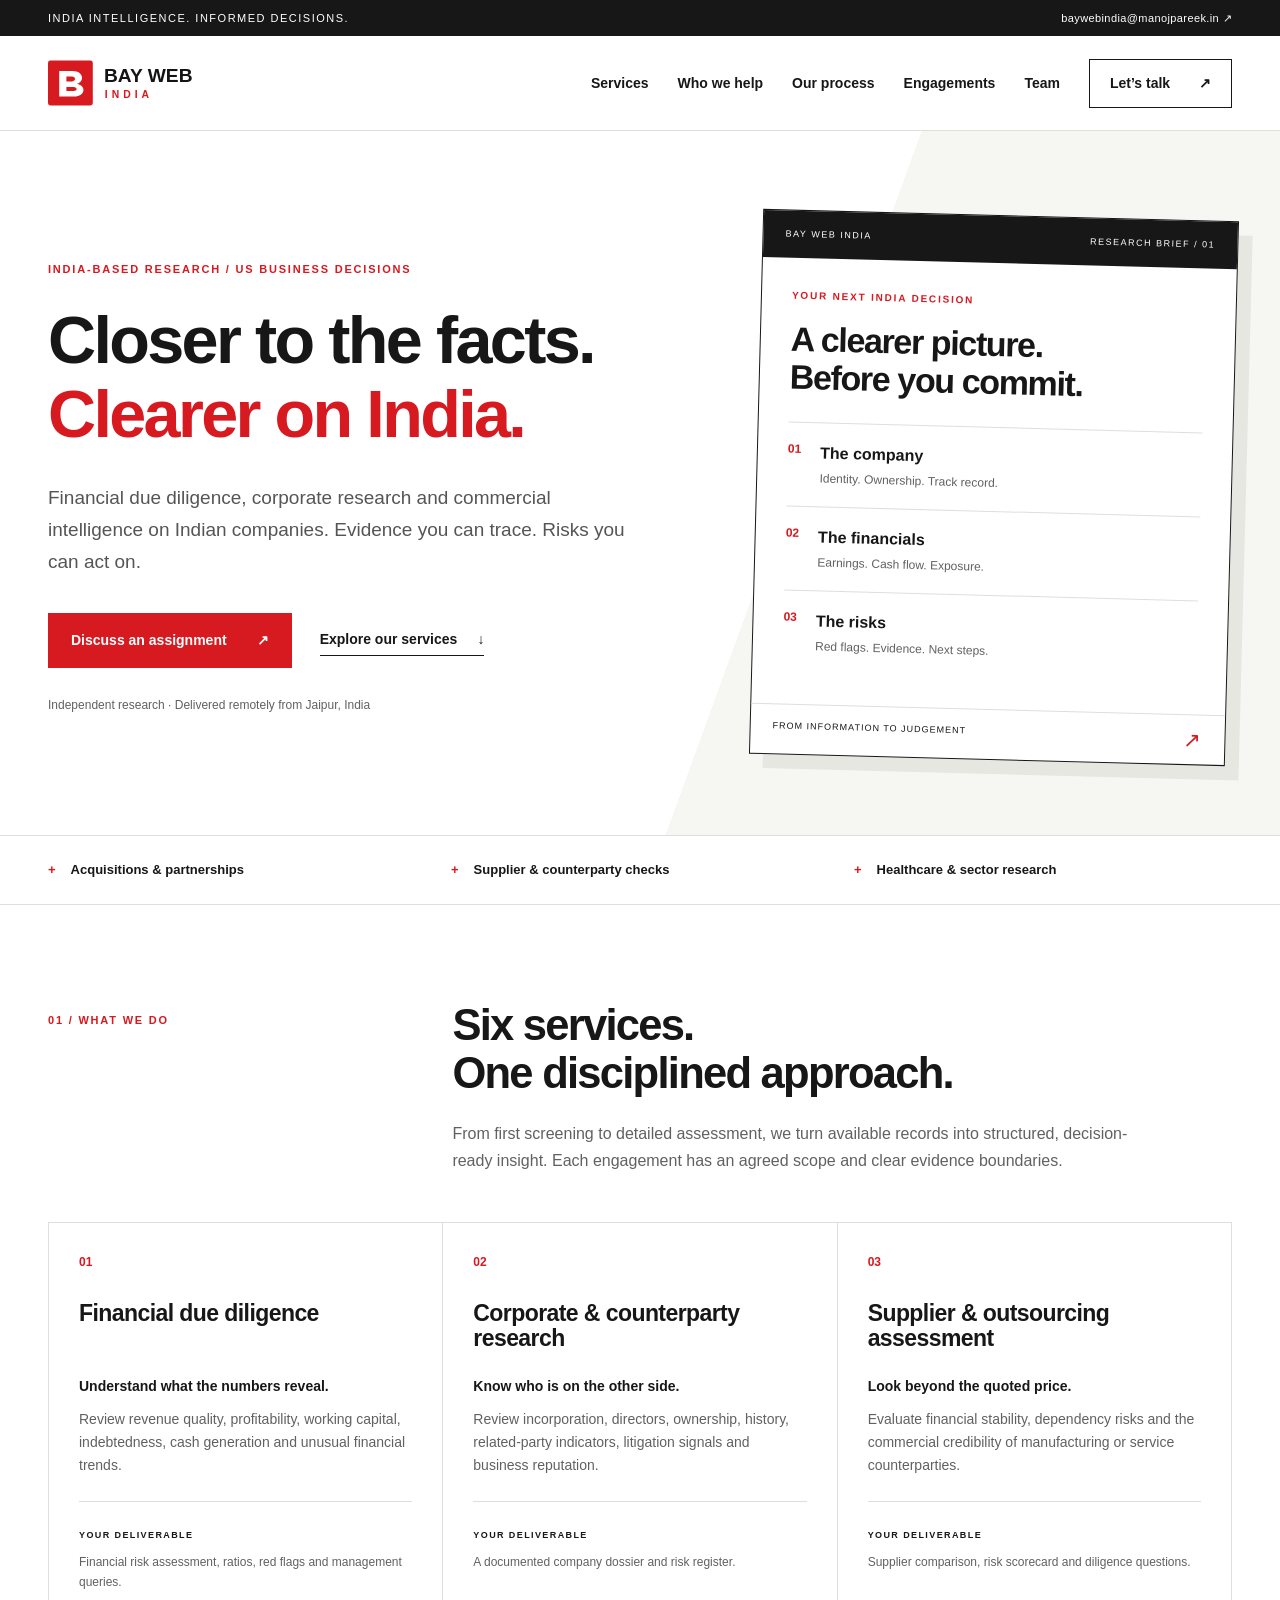
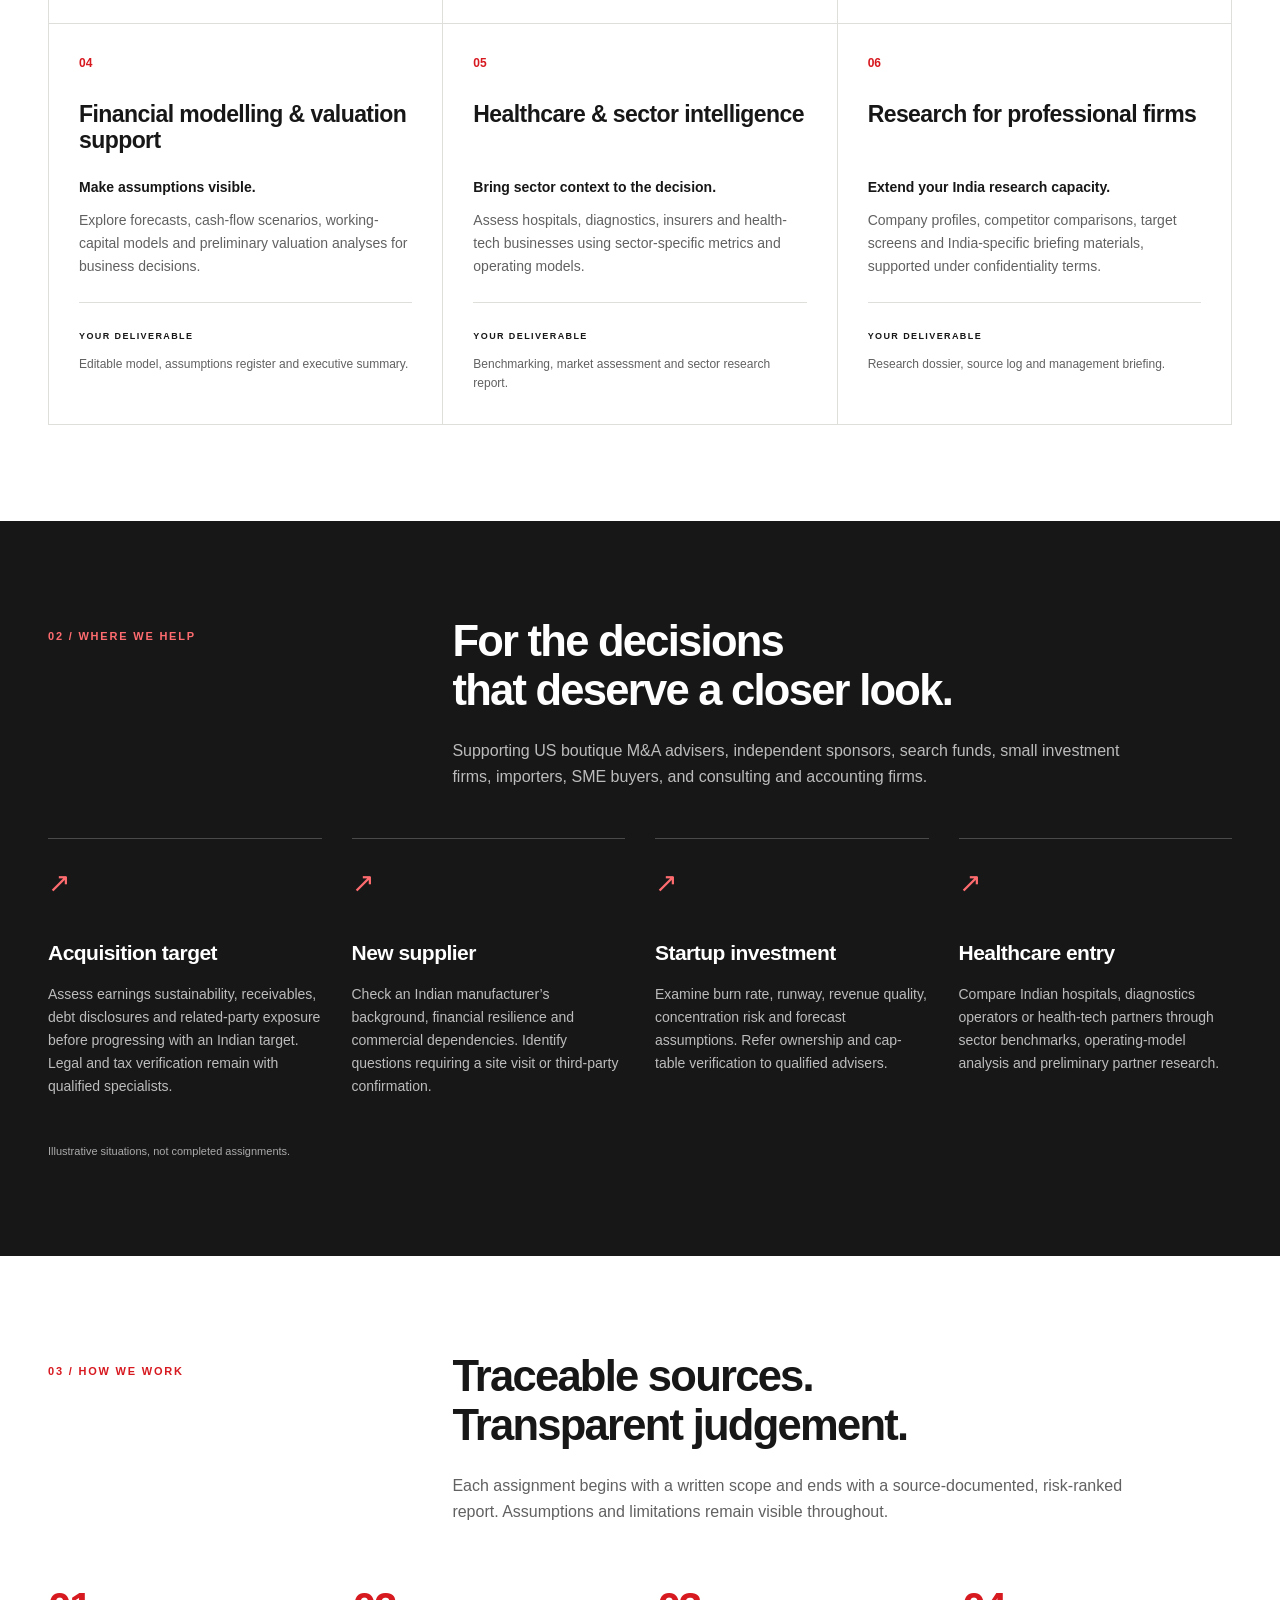
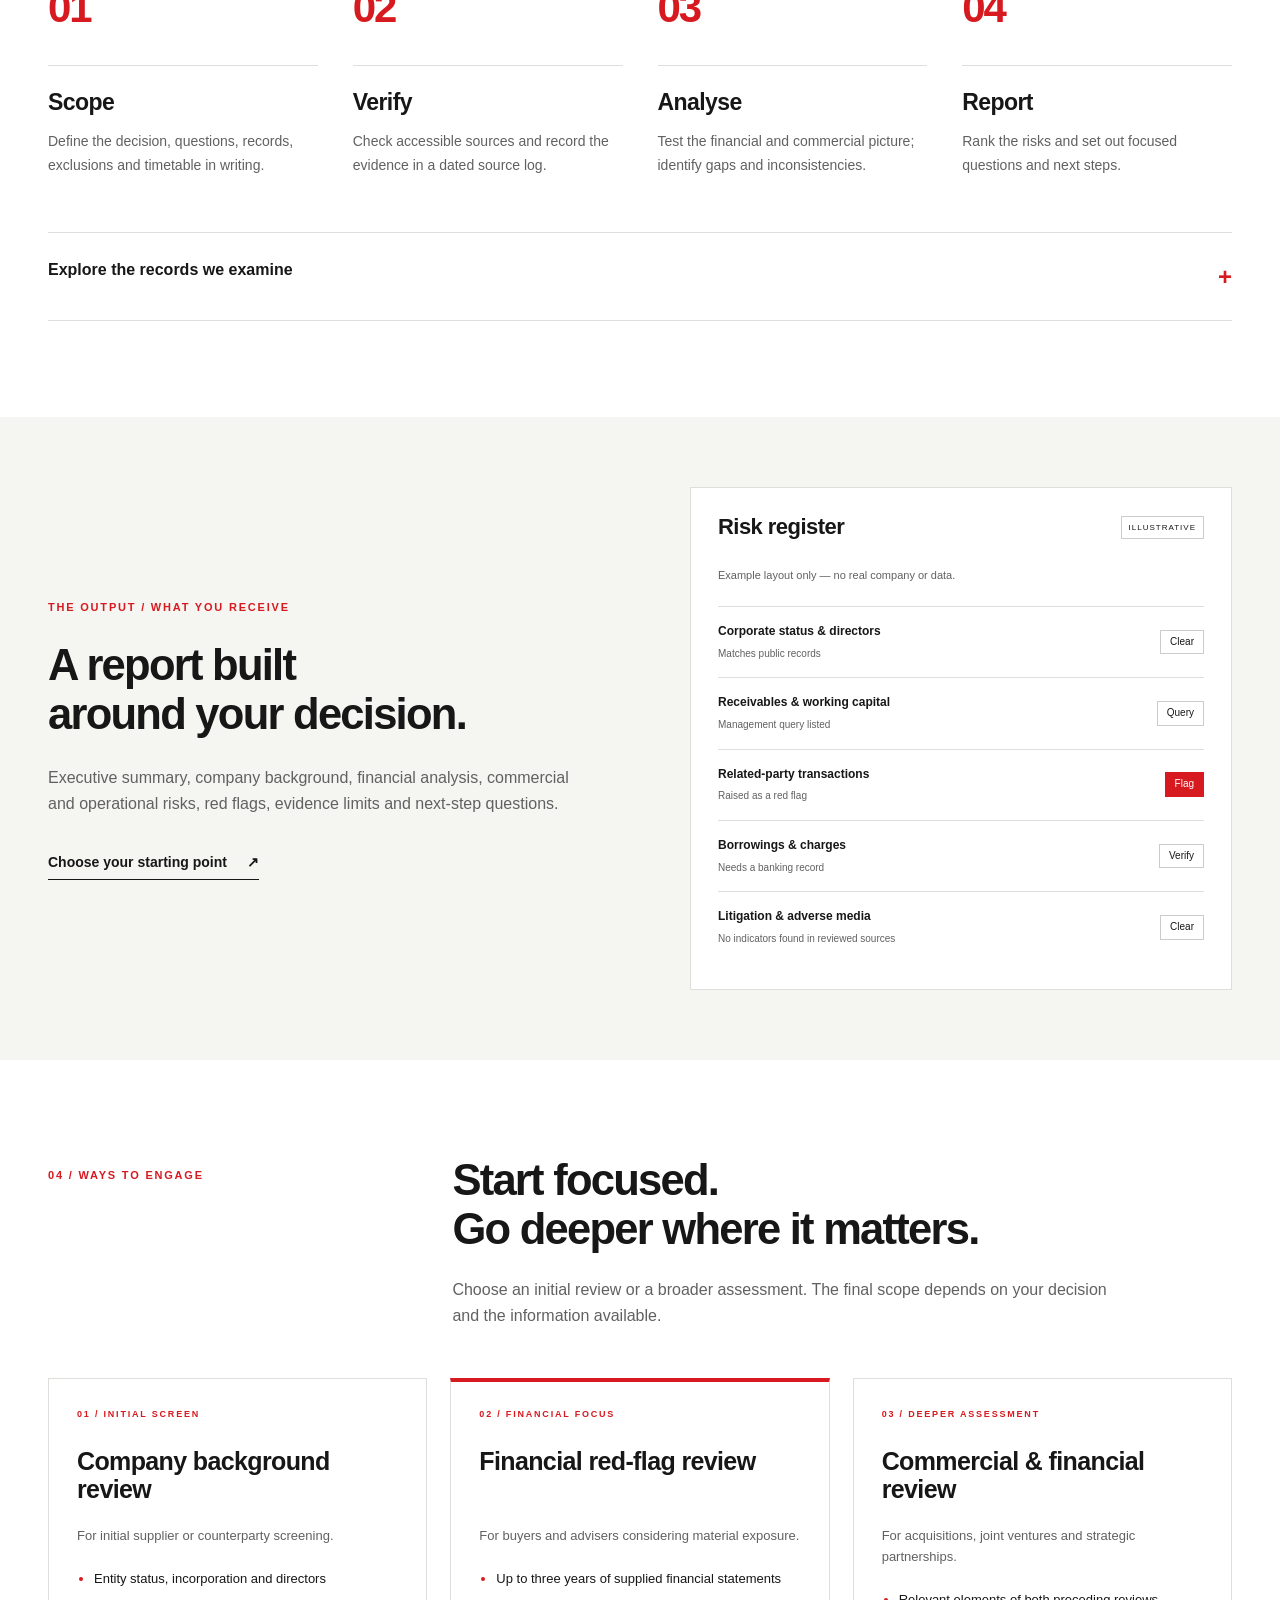
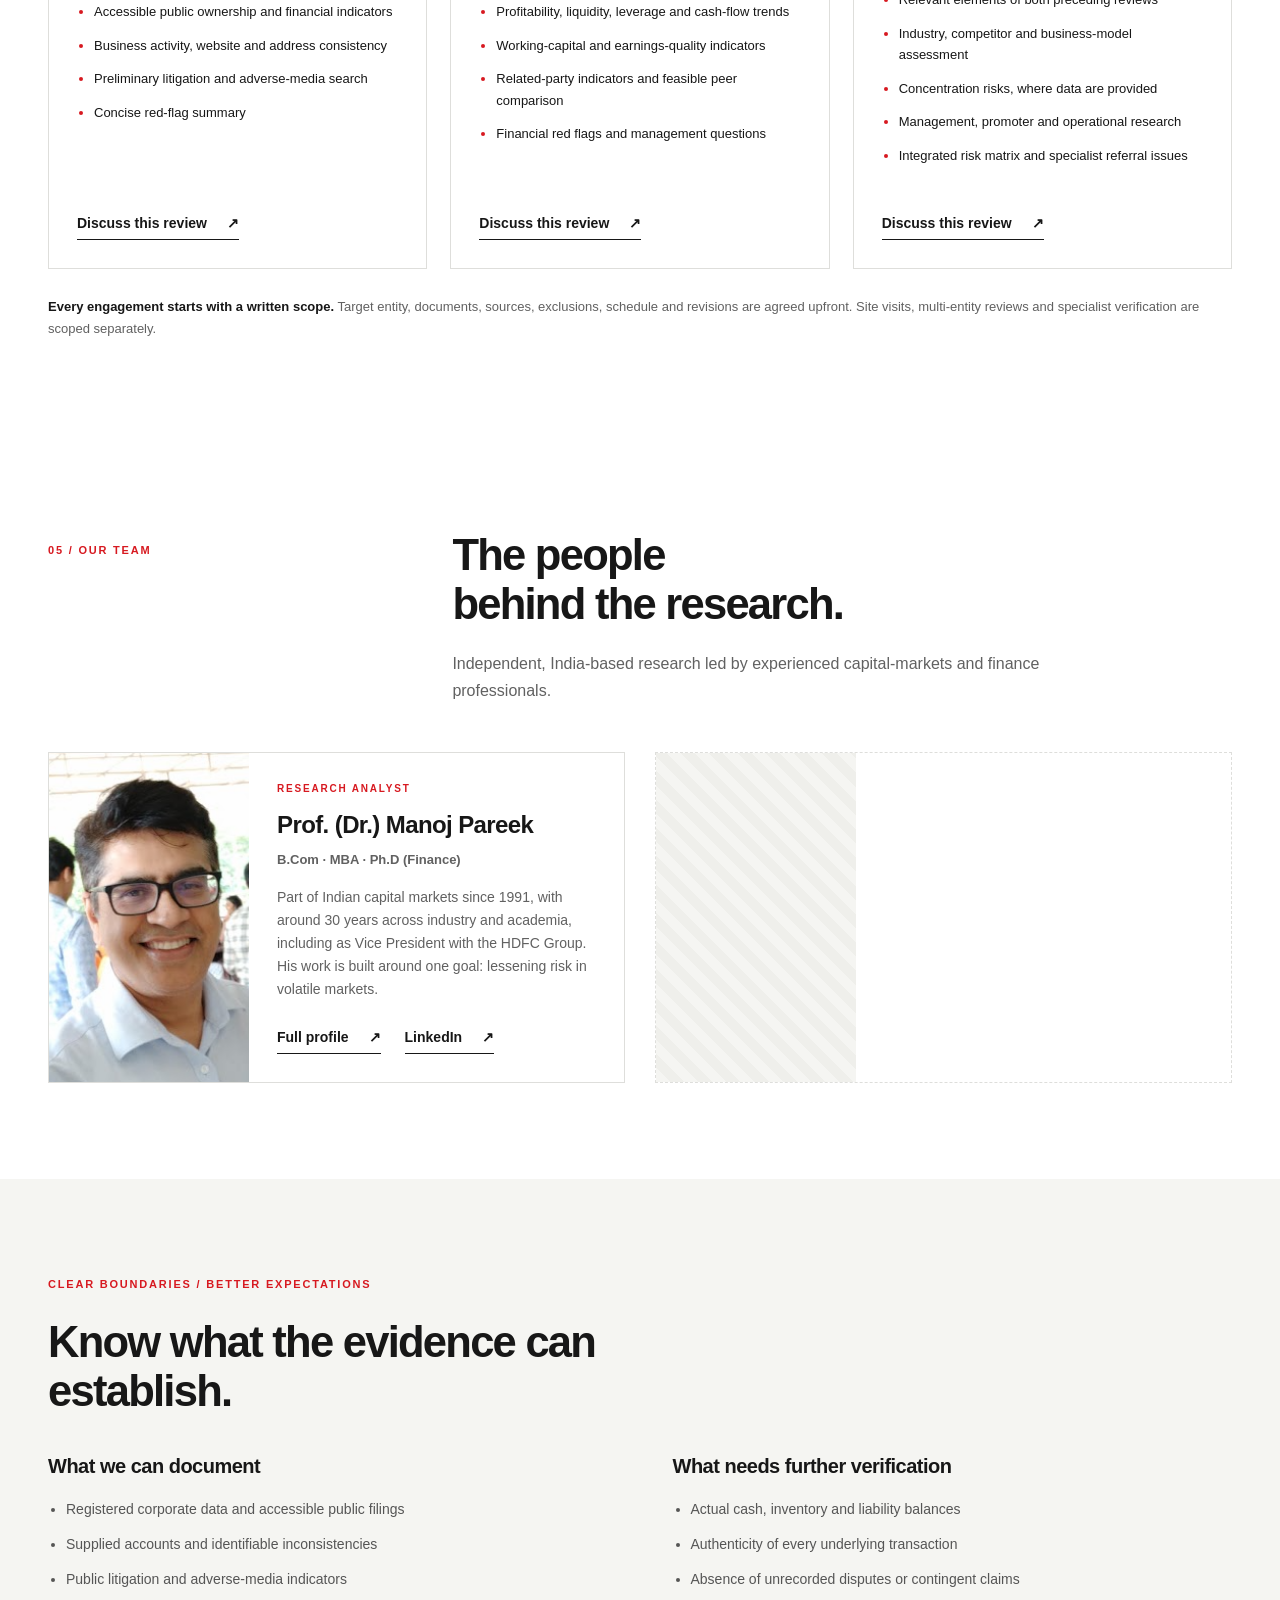
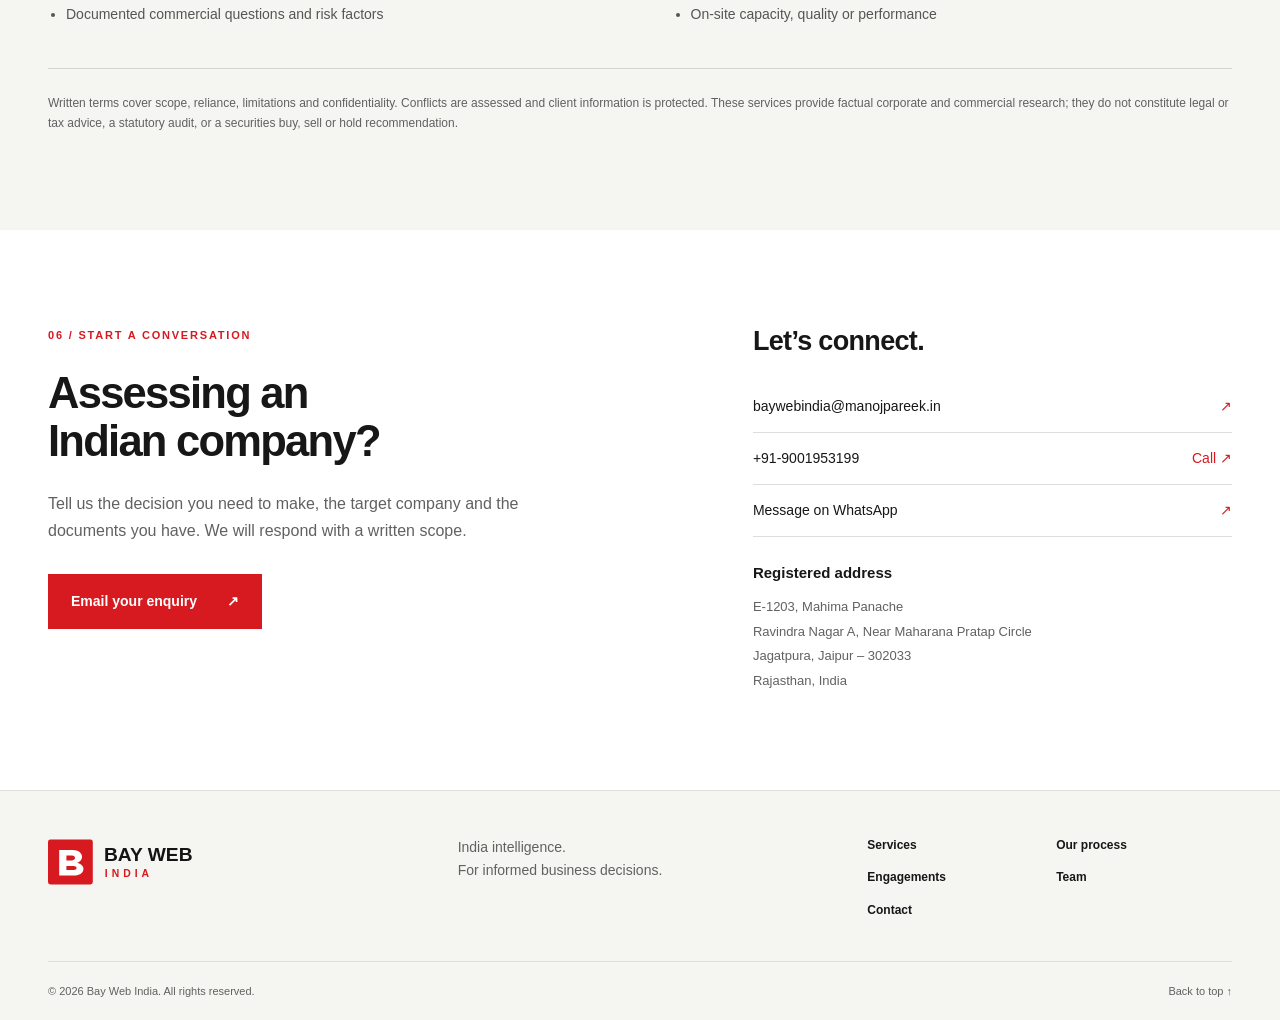
==== index.html @ 2e24c76c "Add files via upload" ====
<!doctype html><html lang="en"><head><meta charset="utf-8"><meta name="viewport" content="width=device-width,initial-scale=1"><title>Bay Web India | India Intelligence & Due Diligence</title><meta name="description" content="Bay Web India provides financial due diligence, corporate research, supplier assessment and sector intelligence on Indian companies for US businesses and advisers."><meta name="theme-color" content="#d71920"><link rel="icon" href="favicon.svg" type="image/svg+xml"><link rel="stylesheet" href="styles.css"></head><body>
<a class="skip" href="#main">Skip to content</a><div class="topline"><div class="wrap"><span>INDIA INTELLIGENCE. INFORMED DECISIONS.</span><a href="mailto:baywebindia@manojpareek.in">baywebindia@manojpareek.in ↗</a></div></div>
<header><div class="wrap nav"><a class="brand" href="#home" aria-label="Bay Web India home"><img src="logo.svg" width="216" height="52" alt="Bay Web India"></a><button class="menu" aria-expanded="false" aria-controls="navigation">Menu <span>☰</span></button><nav id="navigation" aria-label="Main navigation"><a href="#services">Services</a><a href="#use-cases">Who we help</a><a href="#process">Our process</a><a href="#engagements">Engagements</a><a href="#team">Team</a><a class="nav-cta" href="#contact">Let’s talk <span>↗</span></a></nav></div></header>
<main id="main"><section class="hero" id="home"><div class="wrap hero-grid"><div><p class="eyebrow">INDIA-BASED RESEARCH / US BUSINESS DECISIONS</p><h1>Closer to the facts.<br><em>Clearer on India.</em></h1><p class="intro">Financial due diligence, corporate research and commercial intelligence on Indian companies. Evidence you can trace. Risks you can act on.</p><div class="actions"><a class="button red" href="#contact">Discuss an assignment <span>↗</span></a><a class="text-link" href="#services">Explore our services <span>↓</span></a></div><p class="hero-note">Independent research · Delivered remotely from Jaipur, India</p></div><div class="brief" aria-label="Research approach"><div class="brief-head"><span>BAY WEB INDIA</span><span>RESEARCH BRIEF / 01</span></div><div class="brief-body"><p class="eyebrow">YOUR NEXT INDIA DECISION</p><h2>A clearer picture.<br>Before you commit.</h2><div class="brief-item"><span>01</span><div><b>The company</b><p>Identity. Ownership. Track record.</p></div></div><div class="brief-item"><span>02</span><div><b>The financials</b><p>Earnings. Cash flow. Exposure.</p></div></div><div class="brief-item"><span>03</span><div><b>The risks</b><p>Red flags. Evidence. Next steps.</p></div></div></div><div class="brief-bottom"><span>FROM INFORMATION TO JUDGEMENT</span><span>↗</span></div></div></div></section>
<div class="strip"><div class="wrap"><span>Acquisitions & partnerships</span><span>Supplier & counterparty checks</span><span>Healthcare & sector research</span></div></div>
<section class="section wrap" id="services"><div class="section-head"><p class="eyebrow">01 / WHAT WE DO</p><div><h2>Six services.<br>One disciplined approach.</h2><p>From first screening to detailed assessment, we turn available records into structured, decision-ready insight. Each engagement has an agreed scope and clear evidence boundaries.</p></div></div><div class="services"><article class="service"><span class="num">01</span><h3>Financial due diligence</h3><p class="lead-small">Understand what the numbers reveal.</p><p>Review revenue quality, profitability, working capital, indebtedness, cash generation and unusual financial trends.</p><div class="deliver"><b>YOUR DELIVERABLE</b><p>Financial risk assessment, ratios, red flags and management queries.</p></div></article><article class="service"><span class="num">02</span><h3>Corporate & counterparty research</h3><p class="lead-small">Know who is on the other side.</p><p>Review incorporation, directors, ownership, history, related-party indicators, litigation signals and business reputation.</p><div class="deliver"><b>YOUR DELIVERABLE</b><p>A documented company dossier and risk register.</p></div></article><article class="service"><span class="num">03</span><h3>Supplier & outsourcing assessment</h3><p class="lead-small">Look beyond the quoted price.</p><p>Evaluate financial stability, dependency risks and the commercial credibility of manufacturing or service counterparties.</p><div class="deliver"><b>YOUR DELIVERABLE</b><p>Supplier comparison, risk scorecard and diligence questions.</p></div></article><article class="service"><span class="num">04</span><h3>Financial modelling & valuation support</h3><p class="lead-small">Make assumptions visible.</p><p>Explore forecasts, cash-flow scenarios, working-capital models and preliminary valuation analyses for business decisions.</p><div class="deliver"><b>YOUR DELIVERABLE</b><p>Editable model, assumptions register and executive summary.</p></div></article><article class="service"><span class="num">05</span><h3>Healthcare & sector intelligence</h3><p class="lead-small">Bring sector context to the decision.</p><p>Assess hospitals, diagnostics, insurers and health-tech businesses using sector-specific metrics and operating models.</p><div class="deliver"><b>YOUR DELIVERABLE</b><p>Benchmarking, market assessment and sector research report.</p></div></article><article class="service"><span class="num">06</span><h3>Research for professional firms</h3><p class="lead-small">Extend your India research capacity.</p><p>Company profiles, competitor comparisons, target screens and India-specific briefing materials, supported under confidentiality terms.</p><div class="deliver"><b>YOUR DELIVERABLE</b><p>Research dossier, source log and management briefing.</p></div></article></div></section>
<section class="dark section" id="use-cases"><div class="wrap"><div class="section-head"><p class="eyebrow">02 / WHERE WE HELP</p><div><h2>For the decisions<br>that deserve a closer look.</h2><p>Supporting US boutique M&A advisers, independent sponsors, search funds, small investment firms, importers, SME buyers, and consulting and accounting firms.</p></div></div><div class="use-grid"><article><span class="arrow">↗</span><h3>Acquisition target</h3><p>Assess earnings sustainability, receivables, debt disclosures and related-party exposure before progressing with an Indian target. Legal and tax verification remain with qualified specialists.</p></article><article><span class="arrow">↗</span><h3>New supplier</h3><p>Check an Indian manufacturer’s background, financial resilience and commercial dependencies. Identify questions requiring a site visit or third-party confirmation.</p></article><article><span class="arrow">↗</span><h3>Startup investment</h3><p>Examine burn rate, runway, revenue quality, concentration risk and forecast assumptions. Refer ownership and cap-table verification to qualified advisers.</p></article><article><span class="arrow">↗</span><h3>Healthcare entry</h3><p>Compare Indian hospitals, diagnostics operators or health-tech partners through sector benchmarks, operating-model analysis and preliminary partner research.</p></article></div><p class="caption">Illustrative situations, not completed assignments.</p></div></section>
<section class="section wrap" id="process"><div class="section-head"><p class="eyebrow">03 / HOW WE WORK</p><div><h2>Traceable sources.<br>Transparent judgement.</h2><p>Each assignment begins with a written scope and ends with a source-documented, risk-ranked report. Assumptions and limitations remain visible throughout.</p></div></div><div class="steps"><article><b>01</b><h3>Scope</h3><p>Define the decision, questions, records, exclusions and timetable in writing.</p></article><article><b>02</b><h3>Verify</h3><p>Check accessible sources and record the evidence in a dated source log.</p></article><article><b>03</b><h3>Analyse</h3><p>Test the financial and commercial picture; identify gaps and inconsistencies.</p></article><article><b>04</b><h3>Report</h3><p>Rank the risks and set out focused questions and next steps.</p></article></div><details><summary>Explore the records we examine <span>+</span></summary><div class="table-scroll"><table><thead><tr><th>Research area</th><th>What we examine</th><th>Typical source</th></tr></thead><tbody><tr><th scope="row">Corporate identity</th><td>Incorporation, status and directors</td><td>Ministry of Corporate Affairs (MCA)</td></tr><tr><th scope="row">Financial statements</th><td>Balance sheet, income and cash flows</td><td>Supplied audited accounts; available MCA records</td></tr><tr><th scope="row">Tax indicators</th><td>GST registration and status</td><td>GST portal; authorised client records</td></tr><tr><th scope="row">Debt & security</th><td>Borrowings and registered charges</td><td>MCA charge filings; supplied banking records</td></tr><tr><th scope="row">Ownership</th><td>Shareholders and control indicators</td><td>Filings and corporate documents</td></tr><tr><th scope="row">Disputes</th><td>Litigation and insolvency indicators</td><td>eCourts, NCLT and public records</td></tr><tr><th scope="row">Operations</th><td>Customers, suppliers and delivery profile</td><td>Disclosures, interviews and references</td></tr><tr><th scope="row">Reputation</th><td>Adverse media and controversies</td><td>Reliable public reporting</td></tr></tbody></table></div></details></section>
<section class="report-section"><div class="wrap report-grid"><div><p class="eyebrow">THE OUTPUT / WHAT YOU RECEIVE</p><h2>A report built<br>around your decision.</h2><p>Executive summary, company background, financial analysis, commercial and operational risks, red flags, evidence limits and next-step questions.</p><a class="text-link" href="#engagements">Choose your starting point <span>↗</span></a></div><div class="risk"><div class="risk-title"><h3>Risk register</h3><span>ILLUSTRATIVE</span></div><p class="caption">Example layout only — no real company or data.</p><div class="risk-row"><div><b>Corporate status & directors</b><small>Matches public records</small></div><span class="tag">Clear</span></div><div class="risk-row"><div><b>Receivables & working capital</b><small>Management query listed</small></div><span class="tag">Query</span></div><div class="risk-row"><div><b>Related-party transactions</b><small>Raised as a red flag</small></div><span class="tag flag">Flag</span></div><div class="risk-row"><div><b>Borrowings & charges</b><small>Needs a banking record</small></div><span class="tag">Verify</span></div><div class="risk-row"><div><b>Litigation & adverse media</b><small>No indicators found in reviewed sources</small></div><span class="tag">Clear</span></div></div></div></section>
<section class="section wrap" id="engagements"><div class="section-head"><p class="eyebrow">04 / WAYS TO ENGAGE</p><div><h2>Start focused.<br>Go deeper where it matters.</h2><p>Choose an initial review or a broader assessment. The final scope depends on your decision and the information available.</p></div></div><div class="plans"><article class="plan"><span class="eyebrow">01 / INITIAL SCREEN</span><h3>Company background review</h3><p>For initial supplier or counterparty screening.</p><ul><li>Entity status, incorporation and directors</li><li>Accessible public ownership and financial indicators</li><li>Business activity, website and address consistency</li><li>Preliminary litigation and adverse-media search</li><li>Concise red-flag summary</li></ul><a class="text-link" href="mailto:baywebindia@manojpareek.in?subject=Company%20background%20review">Discuss this review <span>↗</span></a></article><article class="plan"><span class="eyebrow">02 / FINANCIAL FOCUS</span><h3>Financial red-flag review</h3><p>For buyers and advisers considering material exposure.</p><ul><li>Up to three years of supplied financial statements</li><li>Profitability, liquidity, leverage and cash-flow trends</li><li>Working-capital and earnings-quality indicators</li><li>Related-party indicators and feasible peer comparison</li><li>Financial red flags and management questions</li></ul><a class="text-link" href="mailto:baywebindia@manojpareek.in?subject=Financial%20red-flag%20review">Discuss this review <span>↗</span></a></article><article class="plan"><span class="eyebrow">03 / DEEPER ASSESSMENT</span><h3>Commercial & financial review</h3><p>For acquisitions, joint ventures and strategic partnerships.</p><ul><li>Relevant elements of both preceding reviews</li><li>Industry, competitor and business-model assessment</li><li>Concentration risks, where data are provided</li><li>Management, promoter and operational research</li><li>Integrated risk matrix and specialist referral issues</li></ul><a class="text-link" href="mailto:baywebindia@manojpareek.in?subject=Commercial%20%26%20financial%20review">Discuss this review <span>↗</span></a></article></div><p class="scope-note"><b>Every engagement starts with a written scope.</b> Target entity, documents, sources, exclusions, schedule and revisions are agreed upfront. Site visits, multi-entity reviews and specialist verification are scoped separately.</p></section>
<section class="section wrap" id="team"><div class="section-head"><p class="eyebrow">05 / OUR TEAM</p><div><h2>The people<br>behind the research.</h2><p>Independent, India-based research led by experienced capital-markets and finance professionals.</p></div></div><div class="team-grid"><article class="member"><div class="member-photo"><img src="manoj-pareek.png" width="238" height="322" alt="Portrait of Prof. (Dr.) Manoj Pareek" loading="lazy"></div><div class="member-body"><p class="eyebrow">RESEARCH ANALYST</p><h3>Prof. (Dr.) Manoj Pareek</h3><p class="creds">B.Com · MBA · Ph.D (Finance)</p><p>Part of Indian capital markets since 1991, with around 30 years across industry and academia, including as Vice President with the HDFC Group. His work is built around one goal: lessening risk in volatile markets.</p><div class="member-links"><a class="text-link" href="https://manojpareek.in/about.html" target="_blank" rel="noopener noreferrer">Full profile <span>↗</span></a><a class="text-link" href="https://www.linkedin.com/in/manojpareek/" target="_blank" rel="noopener noreferrer">LinkedIn <span>↗</span></a></div></div></article><article class="member member-empty" aria-label="Team member placeholder"><div class="member-photo"></div><div class="member-body"><p class="eyebrow">&nbsp;</p><h3>&nbsp;</h3><p class="creds">&nbsp;</p><p>&nbsp;</p></div></article></div></section>
<section class="limits section"><div class="wrap"><p class="eyebrow">CLEAR BOUNDARIES / BETTER EXPECTATIONS</p><h2>Know what the evidence can establish.</h2><div class="limits-grid"><div><h3>What we can document</h3><ul><li>Registered corporate data and accessible public filings</li><li>Supplied accounts and identifiable inconsistencies</li><li>Public litigation and adverse-media indicators</li><li>Documented commercial questions and risk factors</li></ul></div><div><h3>What needs further verification</h3><ul><li>Actual cash, inventory and liability balances</li><li>Authenticity of every underlying transaction</li><li>Absence of unrecorded disputes or contingent claims</li><li>On-site capacity, quality or performance</li></ul></div></div><p class="fine">Written terms cover scope, reliance, limitations and confidentiality. Conflicts are assessed and client information is protected. These services provide factual corporate and commercial research; they do not constitute legal or tax advice, a statutory audit, or a securities buy, sell or hold recommendation.</p></div></section>
<section class="section contact wrap" id="contact"><div><p class="eyebrow">06 / START A CONVERSATION</p><h2>Assessing an<br>Indian company?</h2><p>Tell us the decision you need to make, the target company and the documents you have. We will respond with a written scope.</p><a class="button red" href="mailto:baywebindia@manojpareek.in?subject=Bay%20Web%20India%20%E2%80%94%20Research%20enquiry">Email your enquiry <span>↗</span></a></div><div class="contact-info"><h3>Let’s connect.</h3><a href="mailto:baywebindia@manojpareek.in">baywebindia@manojpareek.in <span>↗</span></a><a href="tel:+919001953199">+91-9001953199 <span>Call ↗</span></a><a href="https://wa.me/919001953199" target="_blank" rel="noopener noreferrer">Message on WhatsApp <span>↗</span></a><div class="address"><h4>Registered address</h4><address>E-1203, Mahima Panache<br>Ravindra Nagar A, Near Maharana Pratap Circle<br>Jagatpura, Jaipur – 302033<br>Rajasthan, India</address></div></div></section></main>
<footer><div class="wrap footer-top"><a class="brand" href="#home"><img src="logo.svg" width="216" height="52" alt="Bay Web India"></a><p>India intelligence.<br>For informed business decisions.</p><nav aria-label="Footer navigation"><a href="#services">Services</a><a href="#process">Our process</a><a href="#engagements">Engagements</a><a href="#team">Team</a><a href="#contact">Contact</a></nav></div><div class="wrap footer-bottom"><span>© 2026 Bay Web India. All rights reserved.</span><a href="#home">Back to top ↑</a></div></footer><script src="script.js"></script></body></html>
---- styles.css ----
:root{--red:#d71920;--ink:#171717;--muted:#616161;--line:#dededb;--paper:#f5f5f2}*{box-sizing:border-box}html{scroll-behavior:smooth;scroll-padding-top:110px}[id]{scroll-margin-top:110px}body{margin:0;color:var(--ink);background:#fff;font-family:Arial,Helvetica,sans-serif;font-size:16px;line-height:1.65}a{color:inherit;text-decoration:none}a,button,summary{-webkit-tap-highlight-color:transparent}a:focus-visible,button:focus-visible,summary:focus-visible{outline:3px solid var(--red);outline-offset:5px}p{margin:0 0 20px}h1,h2,h3,h4{margin:0;line-height:1.12;letter-spacing:-.04em}h1{font-size:clamp(48px,5.2vw,76px);font-weight:750;max-width:800px}h1 em{font-style:normal;color:var(--red)}h2{font-size:clamp(34px,3.4vw,48px);font-weight:700}h3{font-size:23px;letter-spacing:-.025em}h4{font-size:15px;letter-spacing:0}button{font:inherit;cursor:pointer}.wrap{width:min(1220px,calc(100% - 96px));margin:auto}.topline{background:var(--ink);color:white;font-size:11px;letter-spacing:1.5px}.topline .wrap{display:flex;justify-content:space-between;padding-top:9px;padding-bottom:9px}.topline a{letter-spacing:.4px}header{position:sticky;top:0;background:rgba(255,255,255,.97);z-index:20;border-bottom:1px solid var(--line)}.nav{min-height:94px;display:flex;align-items:center;justify-content:space-between;gap:30px}.brand{display:inline-flex;flex:none}.brand img{display:block;max-width:100%}nav{display:flex;align-items:center;gap:29px;font-size:14px;font-weight:600}nav a:hover,.text-link:hover,footer a:hover{color:var(--red)}.nav-cta{border:1px solid var(--ink);padding:12px 20px}.nav-cta span{margin-left:25px}.menu{display:none}.hero{padding:84px 0 75px;background:linear-gradient(110deg,#fff 60%,#f6f6f3 60%)}.hero-grid{display:grid;grid-template-columns:1.35fr 1fr;gap:66px;align-items:center}.eyebrow{color:var(--red);font-size:11px;font-weight:750;letter-spacing:1.8px;margin-bottom:25px}.intro{font-size:19px;line-height:1.7;color:#555;max-width:600px;margin-top:30px}.actions{display:flex;align-items:center;gap:28px;flex-wrap:wrap;margin-top:34px}.button{display:inline-flex;align-items:center;justify-content:space-between;gap:30px;padding:16px 23px;font-size:14px;font-weight:700;transition:background .2s}.red{background:var(--red);color:white}.red:hover{background:#ac1018}.text-link{display:inline-flex;gap:20px;align-items:center;font-size:14px;font-weight:700;border-bottom:1px solid;padding:4px 0}.hero-note{font-size:12px;color:var(--muted);margin:28px 0 0}.brief{border:1px solid var(--ink);background:white;transform:rotate(1.5deg);box-shadow:14px 14px 0 #e7e7e2}.brief-head{display:flex;justify-content:space-between;gap:12px;background:var(--ink);color:#fff;padding:16px 22px;font-size:9px;letter-spacing:1.5px}.brief-body{padding:30px}.brief-body .eyebrow{font-size:10px;margin-bottom:16px}.brief h2{font-size:34px;margin-bottom:25px}.brief-item{display:flex;gap:19px;padding:17px 0;border-top:1px solid var(--line)}.brief-item>span{color:var(--red);font-size:12px;font-weight:700}.brief-item b{font-size:16px}.brief-item p{font-size:12px;color:var(--muted);margin:3px 0 0}.brief-bottom{display:flex;justify-content:space-between;padding:14px 22px;border-top:1px solid var(--line);font-size:9px;letter-spacing:1px}.brief-bottom>span:last-child{color:var(--red);font-size:21px;line-height:1}.strip{border-top:1px solid var(--line);border-bottom:1px solid var(--line)}.strip .wrap{display:grid;grid-template-columns:repeat(3,1fr);padding:23px 0;gap:25px;font-size:13px;font-weight:600}.strip span:before{content:'+';color:var(--red);margin-right:15px}.section{padding-top:96px;padding-bottom:96px}.section-head{display:grid;grid-template-columns:1fr 2.2fr;gap:50px;margin-bottom:48px}.section-head .eyebrow{padding-top:10px}.section-head p:not(.eyebrow){color:var(--muted);max-width:680px;margin-top:23px;margin-bottom:0}.services{display:grid;grid-template-columns:repeat(3,1fr);border-left:1px solid var(--line);border-top:1px solid var(--line)}.service{padding:30px;border-right:1px solid var(--line);border-bottom:1px solid var(--line)}.num{font-size:12px;color:var(--red);font-weight:700;display:block;margin-bottom:28px}.service h3{min-height:54px}.service p{font-size:14px;color:var(--muted)}.service .lead-small{font-weight:600;color:var(--ink);margin-top:20px;margin-bottom:10px}.deliver{border-top:1px solid var(--line);padding-top:18px;margin-top:24px}.deliver b{font-size:9px;letter-spacing:1.4px}.deliver p{font-size:12px;margin:7px 0 0}.dark{background:var(--ink);color:white}.dark .section-head p:not(.eyebrow){color:#bcbcbc}.dark .eyebrow{color:#ff6c70}.use-grid{display:grid;grid-template-columns:repeat(4,1fr);gap:30px}.use-grid article{border-top:1px solid #4a4a4a;padding-top:22px}.arrow{display:block;font-size:27px;color:#ff6c70;margin-bottom:35px}.use-grid h3{font-size:21px;margin-bottom:18px}.use-grid p{font-size:14px;color:#bcbcbc}.caption{font-size:11px;color:var(--muted);margin:24px 0 0}.dark .caption{color:#aaa}.steps{display:grid;grid-template-columns:repeat(4,1fr);gap:35px}.steps b{display:block;font-size:42px;letter-spacing:-2px;color:var(--red);border-bottom:1px solid var(--line);padding-bottom:22px;margin-bottom:24px}.steps p{color:var(--muted);font-size:14px;margin-top:15px}details{margin-top:35px;border-top:1px solid var(--line);border-bottom:1px solid var(--line)}summary{display:flex;justify-content:space-between;padding:24px 0;font-weight:600;cursor:pointer;list-style:none}summary::-webkit-details-marker{display:none}summary span{color:var(--red);font-size:24px}details[open] summary span{transform:rotate(45deg)}.table-scroll{overflow-x:auto}table{width:100%;border-collapse:collapse;text-align:left;font-size:13px;min-width:600px;margin-bottom:25px}td,th{padding:14px;border-bottom:1px solid var(--line)}thead{background:var(--paper)}.report-section{padding:70px 0;background:var(--paper)}.report-grid{display:grid;grid-template-columns:1fr 1fr;gap:100px;align-items:center}.report-grid>div>p:not(.eyebrow){color:var(--muted);margin-top:26px}.report-grid .text-link{margin-top:10px}.risk{background:white;border:1px solid var(--line);padding:27px}.risk-title{display:flex;justify-content:space-between;align-items:center;gap:12px}.risk-title h3{font-size:22px}.risk-title>span{font-size:8px;letter-spacing:1px;border:1px solid #ccc;padding:4px 7px}.risk .caption{margin:10px 0 22px}.risk-row{display:flex;justify-content:space-between;align-items:center;gap:16px;border-top:1px solid var(--line);padding:15px 0}.risk-row b{font-size:12px;display:block}.risk-row small{display:block;font-size:10px;color:var(--muted);margin-top:4px}.tag{font-size:10px;border:1px solid #ccc;padding:3px 9px}.tag.flag{background:var(--red);color:#fff;border-color:var(--red)}.plans{display:grid;grid-template-columns:repeat(3,1fr);gap:23px}.plan{padding:28px;border:1px solid var(--line);display:flex;flex-direction:column}.plan:nth-child(2){border-top:4px solid var(--red);padding-top:25px}.plan .eyebrow{font-size:9px;margin-bottom:25px}.plan h3{font-size:25px;min-height:58px}.plan p{color:var(--muted);font-size:13px;margin:20px 0 0}.plan ul{margin:22px 0 30px;padding-left:17px;font-size:13px;flex:1}.plan li{padding-bottom:12px}.plan li::marker{color:var(--red)}.plan .text-link{align-self:flex-start}.scope-note{font-size:13px;margin:27px 0 0;color:var(--muted)}.scope-note b{color:var(--ink)}.limits{background:var(--paper)}.limits h2{max-width:730px}.limits-grid{display:grid;grid-template-columns:1fr 1fr;gap:65px;margin-top:40px}.limits-grid h3{font-size:20px}.limits ul{padding-left:18px;font-size:14px;color:#555}.limits li{padding:6px 0}.fine{border-top:1px solid #d4d4d0;font-size:12px;color:var(--muted);padding-top:25px;margin:22px 0 0}.contact{display:grid;grid-template-columns:1.2fr 1fr;gap:130px}.contact>div>p:not(.eyebrow){max-width:480px;color:var(--muted);margin-top:25px}.contact .button{margin-top:10px}.contact-info h3{font-size:27px;margin-bottom:25px}.contact-info>a{display:flex;justify-content:space-between;gap:15px;padding:14px 0;border-bottom:1px solid var(--line);font-size:14px;overflow-wrap:anywhere}.contact-info>a:hover{color:var(--red)}.contact-info>a span{color:var(--red);white-space:nowrap}.address{margin-top:28px}address{font-size:13px;line-height:1.9;color:var(--muted);font-style:normal;margin-top:13px}footer{background:var(--paper);border-top:1px solid var(--line)}.footer-top{display:grid;grid-template-columns:1fr 1fr 1fr;gap:45px;padding-top:45px;padding-bottom:40px;align-items:start}.footer-top p{color:var(--muted);font-size:14px}.footer-top nav{display:grid;grid-template-columns:1fr 1fr;gap:13px;font-size:12px}.footer-bottom{display:flex;justify-content:space-between;border-top:1px solid var(--line);padding-top:20px;padding-bottom:20px;font-size:11px;color:var(--muted)}.skip{position:fixed;top:-100px;left:15px;z-index:100;background:white;padding:10px 20px;border:2px solid var(--red)}.skip:focus{top:10px}@media(min-width:1500px){.hero{padding-top:110px;padding-bottom:105px}}@media(max-width:1050px){.wrap{width:calc(100% - 48px)}.nav{gap:20px}nav{gap:19px;font-size:12px}.hero-grid{gap:35px}.hero{padding:60px 0}.brief-body{padding:24px}.brief h2{font-size:29px}.section{padding:72px 0}.section-head{grid-template-columns:1fr 2.4fr;gap:25px}.service{padding:23px}.use-grid{grid-template-columns:1fr 1fr}.report-grid{gap:45px}.contact{gap:55px}.plan{padding:22px}.plan:nth-child(2){padding-top:19px}}
@media(max-width:760px){html{scroll-padding-top:90px}[id]{scroll-margin-top:90px}.team-grid{grid-template-columns:1fr}.member{grid-template-columns:1fr}.member-photo{aspect-ratio:1/1}.wrap{width:calc(100% - 40px)}.topline .wrap{justify-content:center}.topline a{display:none}.topline{font-size:9px}.nav{min-height:78px}.brand img{width:185px;height:auto}.menu{display:flex;align-items:center;gap:15px;border:1px solid #ddd;background:white;padding:9px 12px;font-size:12px}.nav nav{display:none;position:absolute;top:100%;left:0;right:0;background:white;padding:20px;box-shadow:0 12px 12px #0000000a}.nav nav.open{display:flex;align-items:stretch;flex-direction:column;gap:0}.nav nav a{padding:14px;font-size:15px;border-bottom:1px solid var(--line)}.nav-cta{margin-top:10px}.hero{padding:48px 0 55px;background:linear-gradient(180deg,#fff 70%,#f6f6f3 70%)}.hero-grid{grid-template-columns:1fr;gap:42px}h1{font-size:48px}.eyebrow{font-size:9px;letter-spacing:1.4px;margin-bottom:20px}.intro{font-size:17px;margin-top:24px}.actions{gap:22px}.button{font-size:13px;padding:15px 20px}.brief{max-width:460px;width:calc(100% - 10px);transform:rotate(.8deg)}.brief-body{padding:26px}.brief h2{font-size:32px}.strip .wrap{grid-template-columns:1fr;gap:9px;padding:20px 0;font-size:12px}.section{padding-top:58px;padding-bottom:58px}.section-head{grid-template-columns:1fr;gap:0;margin-bottom:32px}h2{font-size:35px}.section-head p:not(.eyebrow){margin-top:20px}.services{grid-template-columns:1fr}.service{padding:26px}.service h3{min-height:0}.service .num{margin-bottom:18px}.service .lead-small{margin-top:15px}.use-grid{grid-template-columns:1fr;gap:15px}.arrow{margin-bottom:20px}.use-grid article{padding:20px 0}.use-grid h3{margin-bottom:13px}.steps{grid-template-columns:1fr 1fr;gap:25px}.steps b{font-size:34px}.steps h3{font-size:21px}summary{font-size:14px;gap:20px}.report-section{padding:55px 0}.report-grid{grid-template-columns:1fr;gap:35px}.risk{padding:23px}.risk-row{gap:10px}.plans{grid-template-columns:1fr;gap:20px}.plan{padding:27px}.plan:nth-child(2){padding-top:24px}.plan h3{min-height:0}.plan .eyebrow{margin-bottom:18px}.limits-grid{grid-template-columns:1fr;gap:22px}.contact{grid-template-columns:1fr;gap:45px}.contact-info>a{font-size:13px}.footer-top{grid-template-columns:1fr;gap:23px}.footer-top p{margin:0}.footer-top nav{max-width:350px}.footer-bottom{gap:20px;font-size:10px}.risk-title>span{font-size:7px}}
@media(prefers-reduced-motion:reduce){html{scroll-behavior:auto}*{transition:none!important}}

.team-grid{display:grid;grid-template-columns:1fr 1fr;gap:30px}
.member{display:grid;grid-template-columns:200px 1fr;border:1px solid var(--line);background:#fff}
.member-photo{background:var(--paper);overflow:hidden;min-height:200px}
.member-photo img{display:block;width:100%;height:100%;object-fit:cover;object-position:center 20%}
.member-body{padding:28px}
.member-body .eyebrow{font-size:10px;margin-bottom:14px}
.member-body h3{font-size:24px}
.member-body .creds{font-size:13px;font-weight:600;color:var(--muted);margin:10px 0 16px}
.member-body p:not(.eyebrow):not(.creds){font-size:14px;color:var(--muted)}
.member-links{display:flex;gap:24px;flex-wrap:wrap;margin-top:6px}
.member-empty{border-style:dashed;background:transparent}
.member-empty .member-photo{background:repeating-linear-gradient(45deg,#f5f5f2,#f5f5f2 10px,#efefeb 10px,#efefeb 20px)}
@media(max-width:1050px){.team-grid{grid-template-columns:1fr}}
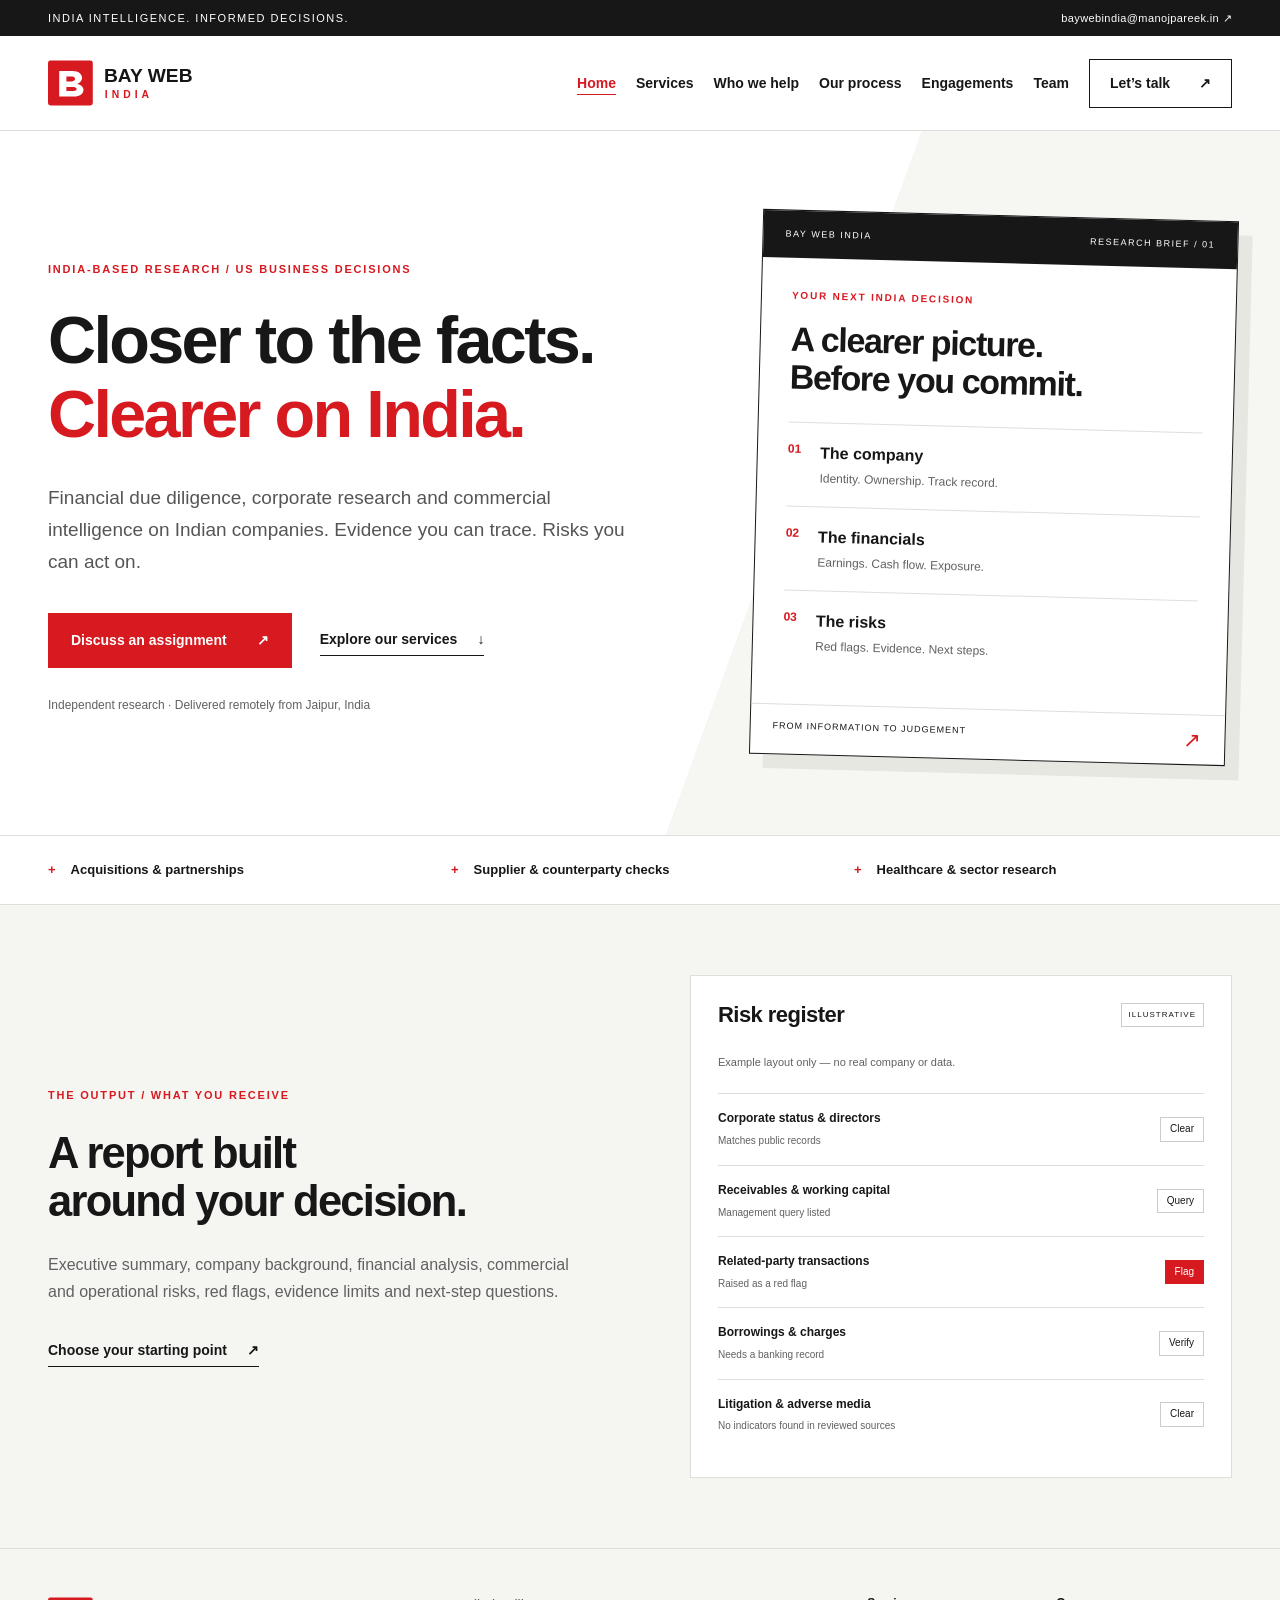
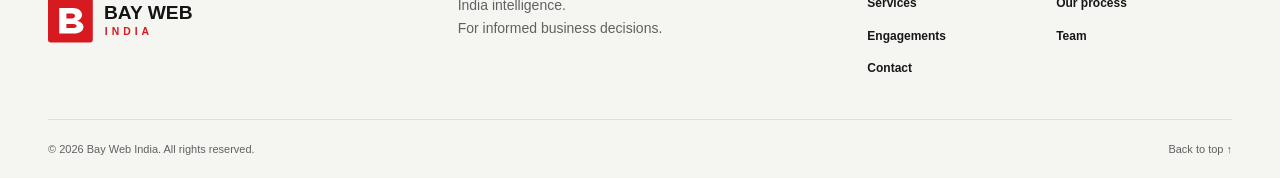
==== commit 0fe9d62d: "Add files via upload" ====
--- a/index.html
+++ b/index.html
@@ -1,14 +1,5 @@
 <!doctype html><html lang="en"><head><meta charset="utf-8"><meta name="viewport" content="width=device-width,initial-scale=1"><title>Bay Web India | India Intelligence & Due Diligence</title><meta name="description" content="Bay Web India provides financial due diligence, corporate research, supplier assessment and sector intelligence on Indian companies for US businesses and advisers."><meta name="theme-color" content="#d71920"><link rel="icon" href="favicon.svg" type="image/svg+xml"><link rel="stylesheet" href="styles.css"></head><body>
 <a class="skip" href="#main">Skip to content</a><div class="topline"><div class="wrap"><span>INDIA INTELLIGENCE. INFORMED DECISIONS.</span><a href="mailto:baywebindia@manojpareek.in">baywebindia@manojpareek.in ↗</a></div></div>
-<header><div class="wrap nav"><a class="brand" href="#home" aria-label="Bay Web India home"><img src="logo.svg" width="216" height="52" alt="Bay Web India"></a><button class="menu" aria-expanded="false" aria-controls="navigation">Menu <span>☰</span></button><nav id="navigation" aria-label="Main navigation"><a href="#services">Services</a><a href="#use-cases">Who we help</a><a href="#process">Our process</a><a href="#engagements">Engagements</a><a href="#team">Team</a><a class="nav-cta" href="#contact">Let’s talk <span>↗</span></a></nav></div></header>
-<main id="main"><section class="hero" id="home"><div class="wrap hero-grid"><div><p class="eyebrow">INDIA-BASED RESEARCH / US BUSINESS DECISIONS</p><h1>Closer to the facts.<br><em>Clearer on India.</em></h1><p class="intro">Financial due diligence, corporate research and commercial intelligence on Indian companies. Evidence you can trace. Risks you can act on.</p><div class="actions"><a class="button red" href="#contact">Discuss an assignment <span>↗</span></a><a class="text-link" href="#services">Explore our services <span>↓</span></a></div><p class="hero-note">Independent research · Delivered remotely from Jaipur, India</p></div><div class="brief" aria-label="Research approach"><div class="brief-head"><span>BAY WEB INDIA</span><span>RESEARCH BRIEF / 01</span></div><div class="brief-body"><p class="eyebrow">YOUR NEXT INDIA DECISION</p><h2>A clearer picture.<br>Before you commit.</h2><div class="brief-item"><span>01</span><div><b>The company</b><p>Identity. Ownership. Track record.</p></div></div><div class="brief-item"><span>02</span><div><b>The financials</b><p>Earnings. Cash flow. Exposure.</p></div></div><div class="brief-item"><span>03</span><div><b>The risks</b><p>Red flags. Evidence. Next steps.</p></div></div></div><div class="brief-bottom"><span>FROM INFORMATION TO JUDGEMENT</span><span>↗</span></div></div></div></section>
-<div class="strip"><div class="wrap"><span>Acquisitions & partnerships</span><span>Supplier & counterparty checks</span><span>Healthcare & sector research</span></div></div>
-<section class="section wrap" id="services"><div class="section-head"><p class="eyebrow">01 / WHAT WE DO</p><div><h2>Six services.<br>One disciplined approach.</h2><p>From first screening to detailed assessment, we turn available records into structured, decision-ready insight. Each engagement has an agreed scope and clear evidence boundaries.</p></div></div><div class="services"><article class="service"><span class="num">01</span><h3>Financial due diligence</h3><p class="lead-small">Understand what the numbers reveal.</p><p>Review revenue quality, profitability, working capital, indebtedness, cash generation and unusual financial trends.</p><div class="deliver"><b>YOUR DELIVERABLE</b><p>Financial risk assessment, ratios, red flags and management queries.</p></div></article><article class="service"><span class="num">02</span><h3>Corporate & counterparty research</h3><p class="lead-small">Know who is on the other side.</p><p>Review incorporation, directors, ownership, history, related-party indicators, litigation signals and business reputation.</p><div class="deliver"><b>YOUR DELIVERABLE</b><p>A documented company dossier and risk register.</p></div></article><article class="service"><span class="num">03</span><h3>Supplier & outsourcing assessment</h3><p class="lead-small">Look beyond the quoted price.</p><p>Evaluate financial stability, dependency risks and the commercial credibility of manufacturing or service counterparties.</p><div class="deliver"><b>YOUR DELIVERABLE</b><p>Supplier comparison, risk scorecard and diligence questions.</p></div></article><article class="service"><span class="num">04</span><h3>Financial modelling & valuation support</h3><p class="lead-small">Make assumptions visible.</p><p>Explore forecasts, cash-flow scenarios, working-capital models and preliminary valuation analyses for business decisions.</p><div class="deliver"><b>YOUR DELIVERABLE</b><p>Editable model, assumptions register and executive summary.</p></div></article><article class="service"><span class="num">05</span><h3>Healthcare & sector intelligence</h3><p class="lead-small">Bring sector context to the decision.</p><p>Assess hospitals, diagnostics, insurers and health-tech businesses using sector-specific metrics and operating models.</p><div class="deliver"><b>YOUR DELIVERABLE</b><p>Benchmarking, market assessment and sector research report.</p></div></article><article class="service"><span class="num">06</span><h3>Research for professional firms</h3><p class="lead-small">Extend your India research capacity.</p><p>Company profiles, competitor comparisons, target screens and India-specific briefing materials, supported under confidentiality terms.</p><div class="deliver"><b>YOUR DELIVERABLE</b><p>Research dossier, source log and management briefing.</p></div></article></div></section>
-<section class="dark section" id="use-cases"><div class="wrap"><div class="section-head"><p class="eyebrow">02 / WHERE WE HELP</p><div><h2>For the decisions<br>that deserve a closer look.</h2><p>Supporting US boutique M&A advisers, independent sponsors, search funds, small investment firms, importers, SME buyers, and consulting and accounting firms.</p></div></div><div class="use-grid"><article><span class="arrow">↗</span><h3>Acquisition target</h3><p>Assess earnings sustainability, receivables, debt disclosures and related-party exposure before progressing with an Indian target. Legal and tax verification remain with qualified specialists.</p></article><article><span class="arrow">↗</span><h3>New supplier</h3><p>Check an Indian manufacturer’s background, financial resilience and commercial dependencies. Identify questions requiring a site visit or third-party confirmation.</p></article><article><span class="arrow">↗</span><h3>Startup investment</h3><p>Examine burn rate, runway, revenue quality, concentration risk and forecast assumptions. Refer ownership and cap-table verification to qualified advisers.</p></article><article><span class="arrow">↗</span><h3>Healthcare entry</h3><p>Compare Indian hospitals, diagnostics operators or health-tech partners through sector benchmarks, operating-model analysis and preliminary partner research.</p></article></div><p class="caption">Illustrative situations, not completed assignments.</p></div></section>
-<section class="section wrap" id="process"><div class="section-head"><p class="eyebrow">03 / HOW WE WORK</p><div><h2>Traceable sources.<br>Transparent judgement.</h2><p>Each assignment begins with a written scope and ends with a source-documented, risk-ranked report. Assumptions and limitations remain visible throughout.</p></div></div><div class="steps"><article><b>01</b><h3>Scope</h3><p>Define the decision, questions, records, exclusions and timetable in writing.</p></article><article><b>02</b><h3>Verify</h3><p>Check accessible sources and record the evidence in a dated source log.</p></article><article><b>03</b><h3>Analyse</h3><p>Test the financial and commercial picture; identify gaps and inconsistencies.</p></article><article><b>04</b><h3>Report</h3><p>Rank the risks and set out focused questions and next steps.</p></article></div><details><summary>Explore the records we examine <span>+</span></summary><div class="table-scroll"><table><thead><tr><th>Research area</th><th>What we examine</th><th>Typical source</th></tr></thead><tbody><tr><th scope="row">Corporate identity</th><td>Incorporation, status and directors</td><td>Ministry of Corporate Affairs (MCA)</td></tr><tr><th scope="row">Financial statements</th><td>Balance sheet, income and cash flows</td><td>Supplied audited accounts; available MCA records</td></tr><tr><th scope="row">Tax indicators</th><td>GST registration and status</td><td>GST portal; authorised client records</td></tr><tr><th scope="row">Debt & security</th><td>Borrowings and registered charges</td><td>MCA charge filings; supplied banking records</td></tr><tr><th scope="row">Ownership</th><td>Shareholders and control indicators</td><td>Filings and corporate documents</td></tr><tr><th scope="row">Disputes</th><td>Litigation and insolvency indicators</td><td>eCourts, NCLT and public records</td></tr><tr><th scope="row">Operations</th><td>Customers, suppliers and delivery profile</td><td>Disclosures, interviews and references</td></tr><tr><th scope="row">Reputation</th><td>Adverse media and controversies</td><td>Reliable public reporting</td></tr></tbody></table></div></details></section>
-<section class="report-section"><div class="wrap report-grid"><div><p class="eyebrow">THE OUTPUT / WHAT YOU RECEIVE</p><h2>A report built<br>around your decision.</h2><p>Executive summary, company background, financial analysis, commercial and operational risks, red flags, evidence limits and next-step questions.</p><a class="text-link" href="#engagements">Choose your starting point <span>↗</span></a></div><div class="risk"><div class="risk-title"><h3>Risk register</h3><span>ILLUSTRATIVE</span></div><p class="caption">Example layout only — no real company or data.</p><div class="risk-row"><div><b>Corporate status & directors</b><small>Matches public records</small></div><span class="tag">Clear</span></div><div class="risk-row"><div><b>Receivables & working capital</b><small>Management query listed</small></div><span class="tag">Query</span></div><div class="risk-row"><div><b>Related-party transactions</b><small>Raised as a red flag</small></div><span class="tag flag">Flag</span></div><div class="risk-row"><div><b>Borrowings & charges</b><small>Needs a banking record</small></div><span class="tag">Verify</span></div><div class="risk-row"><div><b>Litigation & adverse media</b><small>No indicators found in reviewed sources</small></div><span class="tag">Clear</span></div></div></div></section>
-<section class="section wrap" id="engagements"><div class="section-head"><p class="eyebrow">04 / WAYS TO ENGAGE</p><div><h2>Start focused.<br>Go deeper where it matters.</h2><p>Choose an initial review or a broader assessment. The final scope depends on your decision and the information available.</p></div></div><div class="plans"><article class="plan"><span class="eyebrow">01 / INITIAL SCREEN</span><h3>Company background review</h3><p>For initial supplier or counterparty screening.</p><ul><li>Entity status, incorporation and directors</li><li>Accessible public ownership and financial indicators</li><li>Business activity, website and address consistency</li><li>Preliminary litigation and adverse-media search</li><li>Concise red-flag summary</li></ul><a class="text-link" href="mailto:baywebindia@manojpareek.in?subject=Company%20background%20review">Discuss this review <span>↗</span></a></article><article class="plan"><span class="eyebrow">02 / FINANCIAL FOCUS</span><h3>Financial red-flag review</h3><p>For buyers and advisers considering material exposure.</p><ul><li>Up to three years of supplied financial statements</li><li>Profitability, liquidity, leverage and cash-flow trends</li><li>Working-capital and earnings-quality indicators</li><li>Related-party indicators and feasible peer comparison</li><li>Financial red flags and management questions</li></ul><a class="text-link" href="mailto:baywebindia@manojpareek.in?subject=Financial%20red-flag%20review">Discuss this review <span>↗</span></a></article><article class="plan"><span class="eyebrow">03 / DEEPER ASSESSMENT</span><h3>Commercial & financial review</h3><p>For acquisitions, joint ventures and strategic partnerships.</p><ul><li>Relevant elements of both preceding reviews</li><li>Industry, competitor and business-model assessment</li><li>Concentration risks, where data are provided</li><li>Management, promoter and operational research</li><li>Integrated risk matrix and specialist referral issues</li></ul><a class="text-link" href="mailto:baywebindia@manojpareek.in?subject=Commercial%20%26%20financial%20review">Discuss this review <span>↗</span></a></article></div><p class="scope-note"><b>Every engagement starts with a written scope.</b> Target entity, documents, sources, exclusions, schedule and revisions are agreed upfront. Site visits, multi-entity reviews and specialist verification are scoped separately.</p></section>
-<section class="section wrap" id="team"><div class="section-head"><p class="eyebrow">05 / OUR TEAM</p><div><h2>The people<br>behind the research.</h2><p>Independent, India-based research led by experienced capital-markets and finance professionals.</p></div></div><div class="team-grid"><article class="member"><div class="member-photo"><img src="manoj-pareek.png" width="238" height="322" alt="Portrait of Prof. (Dr.) Manoj Pareek" loading="lazy"></div><div class="member-body"><p class="eyebrow">RESEARCH ANALYST</p><h3>Prof. (Dr.) Manoj Pareek</h3><p class="creds">B.Com · MBA · Ph.D (Finance)</p><p>Part of Indian capital markets since 1991, with around 30 years across industry and academia, including as Vice President with the HDFC Group. His work is built around one goal: lessening risk in volatile markets.</p><div class="member-links"><a class="text-link" href="https://manojpareek.in/about.html" target="_blank" rel="noopener noreferrer">Full profile <span>↗</span></a><a class="text-link" href="https://www.linkedin.com/in/manojpareek/" target="_blank" rel="noopener noreferrer">LinkedIn <span>↗</span></a></div></div></article><article class="member member-empty" aria-label="Team member placeholder"><div class="member-photo"></div><div class="member-body"><p class="eyebrow">&nbsp;</p><h3>&nbsp;</h3><p class="creds">&nbsp;</p><p>&nbsp;</p></div></article></div></section>
-<section class="limits section"><div class="wrap"><p class="eyebrow">CLEAR BOUNDARIES / BETTER EXPECTATIONS</p><h2>Know what the evidence can establish.</h2><div class="limits-grid"><div><h3>What we can document</h3><ul><li>Registered corporate data and accessible public filings</li><li>Supplied accounts and identifiable inconsistencies</li><li>Public litigation and adverse-media indicators</li><li>Documented commercial questions and risk factors</li></ul></div><div><h3>What needs further verification</h3><ul><li>Actual cash, inventory and liability balances</li><li>Authenticity of every underlying transaction</li><li>Absence of unrecorded disputes or contingent claims</li><li>On-site capacity, quality or performance</li></ul></div></div><p class="fine">Written terms cover scope, reliance, limitations and confidentiality. Conflicts are assessed and client information is protected. These services provide factual corporate and commercial research; they do not constitute legal or tax advice, a statutory audit, or a securities buy, sell or hold recommendation.</p></div></section>
-<section class="section contact wrap" id="contact"><div><p class="eyebrow">06 / START A CONVERSATION</p><h2>Assessing an<br>Indian company?</h2><p>Tell us the decision you need to make, the target company and the documents you have. We will respond with a written scope.</p><a class="button red" href="mailto:baywebindia@manojpareek.in?subject=Bay%20Web%20India%20%E2%80%94%20Research%20enquiry">Email your enquiry <span>↗</span></a></div><div class="contact-info"><h3>Let’s connect.</h3><a href="mailto:baywebindia@manojpareek.in">baywebindia@manojpareek.in <span>↗</span></a><a href="tel:+919001953199">+91-9001953199 <span>Call ↗</span></a><a href="https://wa.me/919001953199" target="_blank" rel="noopener noreferrer">Message on WhatsApp <span>↗</span></a><div class="address"><h4>Registered address</h4><address>E-1203, Mahima Panache<br>Ravindra Nagar A, Near Maharana Pratap Circle<br>Jagatpura, Jaipur – 302033<br>Rajasthan, India</address></div></div></section></main>
-<footer><div class="wrap footer-top"><a class="brand" href="#home"><img src="logo.svg" width="216" height="52" alt="Bay Web India"></a><p>India intelligence.<br>For informed business decisions.</p><nav aria-label="Footer navigation"><a href="#services">Services</a><a href="#process">Our process</a><a href="#engagements">Engagements</a><a href="#team">Team</a><a href="#contact">Contact</a></nav></div><div class="wrap footer-bottom"><span>© 2026 Bay Web India. All rights reserved.</span><a href="#home">Back to top ↑</a></div></footer><script src="script.js"></script></body></html>+<header><div class="wrap nav"><a class="brand" href="index.html" aria-label="Bay Web India home"><img src="logo.svg" width="216" height="52" alt="Bay Web India"></a><button class="menu" aria-expanded="false" aria-controls="navigation">Menu <span>☰</span></button><nav id="navigation" aria-label="Main navigation"><a href="index.html" aria-current="page">Home</a><a href="services.html">Services</a><a href="who-we-help.html">Who we help</a><a href="our-process.html">Our process</a><a href="engagements.html">Engagements</a><a href="team.html">Team</a><a class="nav-cta" href="contact.html">Let’s talk <span>↗</span></a></nav></div></header>
+<main id="main"><section class="hero" id="home"><div class="wrap hero-grid"><div><p class="eyebrow">INDIA-BASED RESEARCH / US BUSINESS DECISIONS</p><h1>Closer to the facts.<br><em>Clearer on India.</em></h1><p class="intro">Financial due diligence, corporate research and commercial intelligence on Indian companies. Evidence you can trace. Risks you can act on.</p><div class="actions"><a class="button red" href="contact.html">Discuss an assignment <span>↗</span></a><a class="text-link" href="services.html">Explore our services <span>↓</span></a></div><p class="hero-note">Independent research · Delivered remotely from Jaipur, India</p></div><div class="brief" aria-label="Research approach"><div class="brief-head"><span>BAY WEB INDIA</span><span>RESEARCH BRIEF / 01</span></div><div class="brief-body"><p class="eyebrow">YOUR NEXT INDIA DECISION</p><h2>A clearer picture.<br>Before you commit.</h2><div class="brief-item"><span>01</span><div><b>The company</b><p>Identity. Ownership. Track record.</p></div></div><div class="brief-item"><span>02</span><div><b>The financials</b><p>Earnings. Cash flow. Exposure.</p></div></div><div class="brief-item"><span>03</span><div><b>The risks</b><p>Red flags. Evidence. Next steps.</p></div></div></div><div class="brief-bottom"><span>FROM INFORMATION TO JUDGEMENT</span><span>↗</span></div></div></div></section><div class="strip"><div class="wrap"><span>Acquisitions & partnerships</span><span>Supplier & counterparty checks</span><span>Healthcare & sector research</span></div></div><section class="report-section"><div class="wrap report-grid"><div><p class="eyebrow">THE OUTPUT / WHAT YOU RECEIVE</p><h2>A report built<br>around your decision.</h2><p>Executive summary, company background, financial analysis, commercial and operational risks, red flags, evidence limits and next-step questions.</p><a class="text-link" href="engagements.html">Choose your starting point <span>↗</span></a></div><div class="risk"><div class="risk-title"><h3>Risk register</h3><span>ILLUSTRATIVE</span></div><p class="caption">Example layout only — no real company or data.</p><div class="risk-row"><div><b>Corporate status & directors</b><small>Matches public records</small></div><span class="tag">Clear</span></div><div class="risk-row"><div><b>Receivables & working capital</b><small>Management query listed</small></div><span class="tag">Query</span></div><div class="risk-row"><div><b>Related-party transactions</b><small>Raised as a red flag</small></div><span class="tag flag">Flag</span></div><div class="risk-row"><div><b>Borrowings & charges</b><small>Needs a banking record</small></div><span class="tag">Verify</span></div><div class="risk-row"><div><b>Litigation & adverse media</b><small>No indicators found in reviewed sources</small></div><span class="tag">Clear</span></div></div></div></section></main>
+<footer><div class="wrap footer-top"><a class="brand" href="index.html"><img src="logo.svg" width="216" height="52" alt="Bay Web India"></a><p>India intelligence.<br>For informed business decisions.</p><nav aria-label="Footer navigation"><a href="services.html">Services</a><a href="our-process.html">Our process</a><a href="engagements.html">Engagements</a><a href="team.html">Team</a><a href="contact.html">Contact</a></nav></div><div class="wrap footer-bottom"><span>© 2026 Bay Web India. All rights reserved.</span><a href="#main">Back to top ↑</a></div></footer><script src="script.js"></script></body></html>
--- a/styles.css
+++ b/styles.css
@@ -15,3 +15,9 @@
 .member-empty{border-style:dashed;background:transparent}
 .member-empty .member-photo{background:repeating-linear-gradient(45deg,#f5f5f2,#f5f5f2 10px,#efefeb 10px,#efefeb 20px)}
 @media(max-width:1050px){.team-grid{grid-template-columns:1fr}}
+
+/* Multi-page layout */
+nav a[aria-current="page"]:not(.nav-cta){color:var(--red);text-decoration:underline;text-underline-offset:6px}
+.page-title{font-size:clamp(35px,4.2vw,56px);line-height:1.1;letter-spacing:-1.8px;font-weight:700;margin:0}
+.team-page{min-height:58vh}
+@media(min-width:761px){.nav nav{gap:20px}.nav{gap:24px}}
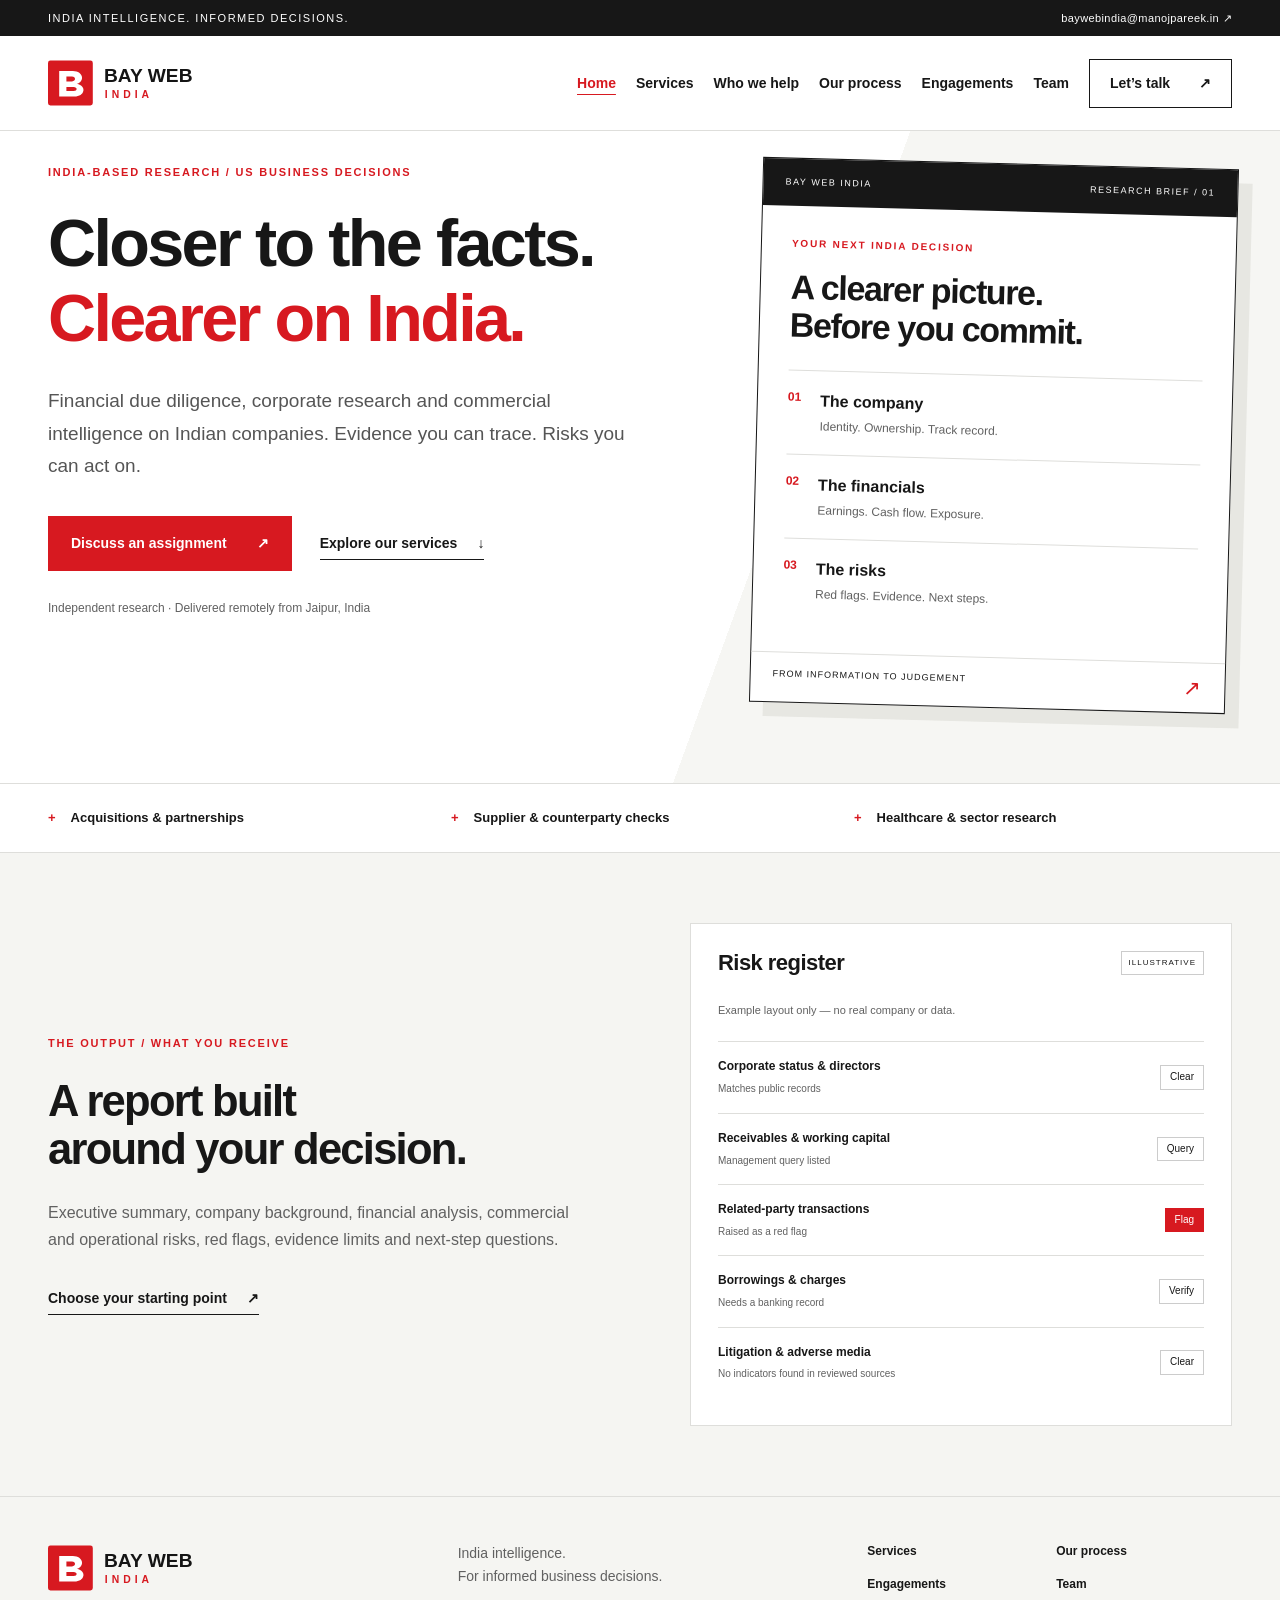
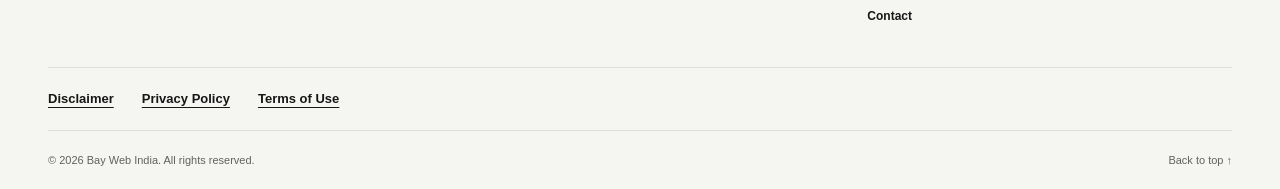
==== commit cb326493: "Add files via upload" ====
--- a/index.html
+++ b/index.html
@@ -1,5 +1,5 @@
-<!doctype html><html lang="en"><head><meta charset="utf-8"><meta name="viewport" content="width=device-width,initial-scale=1"><title>Bay Web India | India Intelligence & Due Diligence</title><meta name="description" content="Bay Web India provides financial due diligence, corporate research, supplier assessment and sector intelligence on Indian companies for US businesses and advisers."><meta name="theme-color" content="#d71920"><link rel="icon" href="favicon.svg" type="image/svg+xml"><link rel="stylesheet" href="styles.css"></head><body>
+<!doctype html><html lang="en"><head><meta charset="utf-8"><meta name="viewport" content="width=device-width,initial-scale=1"><title>Bay Web India | India Intelligence & Due Diligence</title><meta name="description" content="Bay Web India provides financial due diligence, corporate research, supplier assessment and sector intelligence on Indian companies for US businesses and advisers."><meta name="theme-color" content="#d71920"><link rel="icon" href="favicon.svg" type="image/svg+xml"><link rel="stylesheet" href="styles.css?v=20261101-2"></head><body>
 <a class="skip" href="#main">Skip to content</a><div class="topline"><div class="wrap"><span>INDIA INTELLIGENCE. INFORMED DECISIONS.</span><a href="mailto:baywebindia@manojpareek.in">baywebindia@manojpareek.in ↗</a></div></div>
 <header><div class="wrap nav"><a class="brand" href="index.html" aria-label="Bay Web India home"><img src="logo.svg" width="216" height="52" alt="Bay Web India"></a><button class="menu" aria-expanded="false" aria-controls="navigation">Menu <span>☰</span></button><nav id="navigation" aria-label="Main navigation"><a href="index.html" aria-current="page">Home</a><a href="services.html">Services</a><a href="who-we-help.html">Who we help</a><a href="our-process.html">Our process</a><a href="engagements.html">Engagements</a><a href="team.html">Team</a><a class="nav-cta" href="contact.html">Let’s talk <span>↗</span></a></nav></div></header>
 <main id="main"><section class="hero" id="home"><div class="wrap hero-grid"><div><p class="eyebrow">INDIA-BASED RESEARCH / US BUSINESS DECISIONS</p><h1>Closer to the facts.<br><em>Clearer on India.</em></h1><p class="intro">Financial due diligence, corporate research and commercial intelligence on Indian companies. Evidence you can trace. Risks you can act on.</p><div class="actions"><a class="button red" href="contact.html">Discuss an assignment <span>↗</span></a><a class="text-link" href="services.html">Explore our services <span>↓</span></a></div><p class="hero-note">Independent research · Delivered remotely from Jaipur, India</p></div><div class="brief" aria-label="Research approach"><div class="brief-head"><span>BAY WEB INDIA</span><span>RESEARCH BRIEF / 01</span></div><div class="brief-body"><p class="eyebrow">YOUR NEXT INDIA DECISION</p><h2>A clearer picture.<br>Before you commit.</h2><div class="brief-item"><span>01</span><div><b>The company</b><p>Identity. Ownership. Track record.</p></div></div><div class="brief-item"><span>02</span><div><b>The financials</b><p>Earnings. Cash flow. Exposure.</p></div></div><div class="brief-item"><span>03</span><div><b>The risks</b><p>Red flags. Evidence. Next steps.</p></div></div></div><div class="brief-bottom"><span>FROM INFORMATION TO JUDGEMENT</span><span>↗</span></div></div></div></section><div class="strip"><div class="wrap"><span>Acquisitions & partnerships</span><span>Supplier & counterparty checks</span><span>Healthcare & sector research</span></div></div><section class="report-section"><div class="wrap report-grid"><div><p class="eyebrow">THE OUTPUT / WHAT YOU RECEIVE</p><h2>A report built<br>around your decision.</h2><p>Executive summary, company background, financial analysis, commercial and operational risks, red flags, evidence limits and next-step questions.</p><a class="text-link" href="engagements.html">Choose your starting point <span>↗</span></a></div><div class="risk"><div class="risk-title"><h3>Risk register</h3><span>ILLUSTRATIVE</span></div><p class="caption">Example layout only — no real company or data.</p><div class="risk-row"><div><b>Corporate status & directors</b><small>Matches public records</small></div><span class="tag">Clear</span></div><div class="risk-row"><div><b>Receivables & working capital</b><small>Management query listed</small></div><span class="tag">Query</span></div><div class="risk-row"><div><b>Related-party transactions</b><small>Raised as a red flag</small></div><span class="tag flag">Flag</span></div><div class="risk-row"><div><b>Borrowings & charges</b><small>Needs a banking record</small></div><span class="tag">Verify</span></div><div class="risk-row"><div><b>Litigation & adverse media</b><small>No indicators found in reviewed sources</small></div><span class="tag">Clear</span></div></div></div></section></main>
-<footer><div class="wrap footer-top"><a class="brand" href="index.html"><img src="logo.svg" width="216" height="52" alt="Bay Web India"></a><p>India intelligence.<br>For informed business decisions.</p><nav aria-label="Footer navigation"><a href="services.html">Services</a><a href="our-process.html">Our process</a><a href="engagements.html">Engagements</a><a href="team.html">Team</a><a href="contact.html">Contact</a></nav></div><div class="wrap footer-bottom"><span>© 2026 Bay Web India. All rights reserved.</span><a href="#main">Back to top ↑</a></div></footer><script src="script.js"></script></body></html>+<footer><div class="wrap footer-top"><a class="brand" href="index.html"><img src="logo.svg" width="216" height="52" alt="Bay Web India"></a><p>India intelligence.<br>For informed business decisions.</p><nav aria-label="Footer navigation"><a href="services.html">Services</a><a href="our-process.html">Our process</a><a href="engagements.html">Engagements</a><a href="team.html">Team</a><a href="contact.html">Contact</a></nav></div><div class="wrap legal-footer"><nav class="legal-nav" aria-label="Legal navigation"><a href="disclaimer.html">Disclaimer</a><a href="privacy-policy.html">Privacy Policy</a><a href="terms-of-use.html">Terms of Use</a></nav></div><div class="wrap footer-bottom"><span>© 2026 Bay Web India. All rights reserved.</span><a href="#main">Back to top ↑</a></div></footer><script src="script.js"></script></body></html>
--- a/styles.css
+++ b/styles.css
@@ -21,3 +21,18 @@
 .page-title{font-size:clamp(35px,4.2vw,56px);line-height:1.1;letter-spacing:-1.8px;font-weight:700;margin:0}
 .team-page{min-height:58vh}
 @media(min-width:761px){.nav nav{gap:20px}.nav{gap:24px}}
+
+/* Compact space below navigation on all content pages. */
+main > .section:first-child{padding-top:28px}
+main > .hero:first-child{padding-top:32px}
+.hero-grid{align-items:start}
+.legal-footer{padding-top:20px;padding-bottom:20px;border-top:1px solid var(--line)}
+.legal-nav{display:flex;flex-wrap:wrap;gap:12px 28px;font-size:13px}
+.legal-nav a{text-decoration:underline;text-underline-offset:4px}
+.legal-page{max-width:1000px}
+.legal-date{font-size:13px;color:var(--muted);margin:18px 0 28px}
+.legal-copy{max-width:850px}
+.legal-copy h2{font-size:24px;letter-spacing:-.025em;margin:30px 0 12px}
+.legal-copy p,.legal-copy address{font-size:16px;line-height:1.75;color:var(--muted)}
+.legal-copy a{text-decoration:underline;text-underline-offset:3px;overflow-wrap:anywhere}
+@media(max-width:760px){main > .section:first-child{padding-top:20px}main > .hero:first-child{padding-top:24px}.legal-nav{gap:12px 22px}.legal-copy h2{font-size:22px}}
